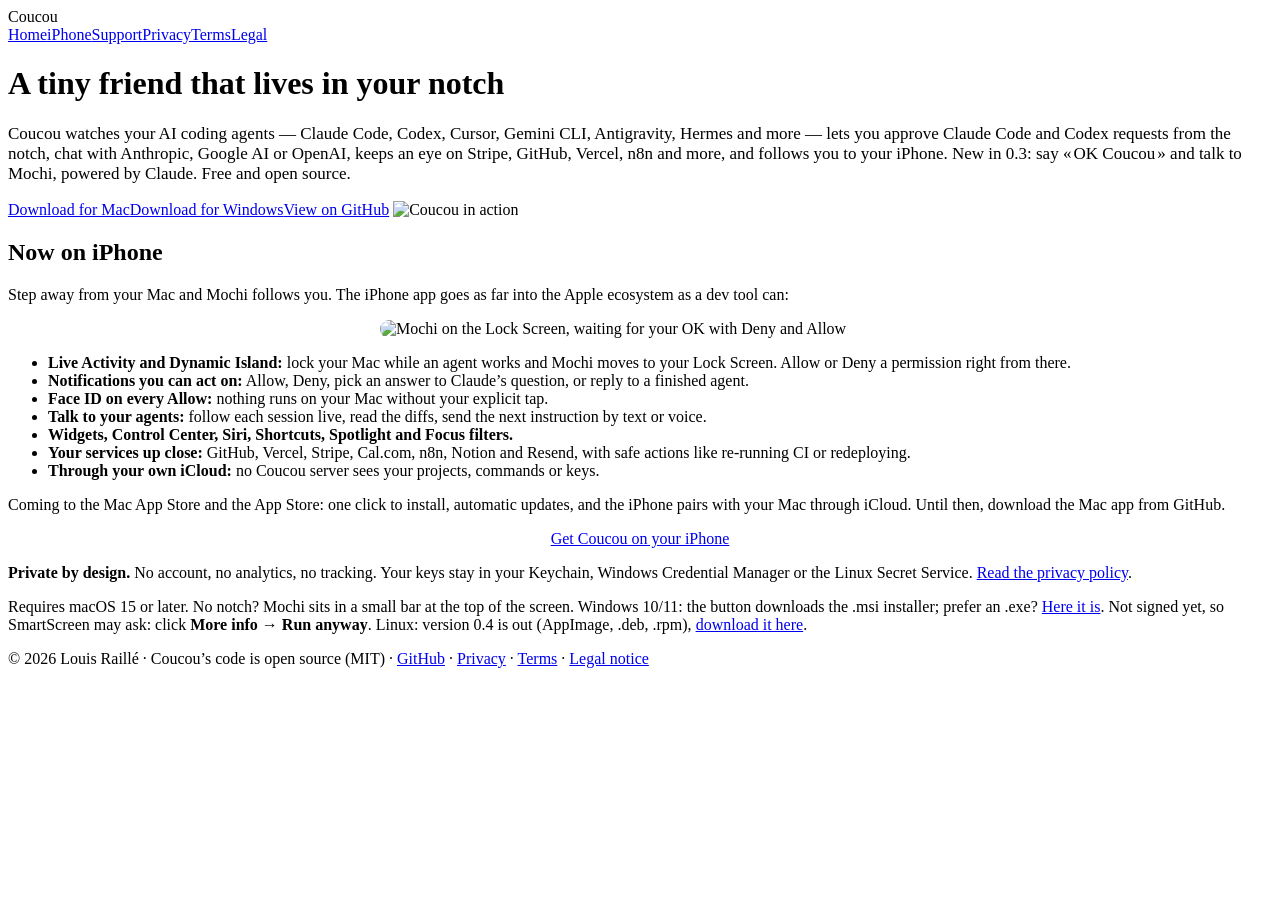
==== docs/index.html @ 0075e9e4 "Windows and Linux 0.4.0: CHANGELOG, README, versions The phone link for Coucou for Android (#500 by " ====
<!doctype html><html lang="en"><head><meta charset="utf-8"><meta name="viewport" content="width=device-width,initial-scale=1">
<title>A tiny friend in your notch — Coucou</title><link rel="icon" href="media/icon.png"><link rel="stylesheet" href="site.css"></head><body><div class="wrap">
<header><a href="index.html"><img src="media/icon.png" alt=""></a><span class="name">Coucou</span>
<nav><a href="index.html" class="on">Home</a><a href="iphone.html">iPhone</a><a href="support.html">Support</a><a href="privacy.html">Privacy</a><a href="terms.html">Terms</a><a href="legal.html">Legal</a></nav></header>
<div class="hero">
<h1>A tiny friend that lives in your notch</h1>
<p class="meta" style="font-size:17px">Coucou watches your AI coding agents — Claude Code, Codex, Cursor, Gemini CLI, Antigravity, Hermes and more — lets you approve Claude Code and Codex requests from the notch, chat with Anthropic, Google AI or OpenAI, keeps an eye on Stripe, GitHub, Vercel, n8n and more, and follows you to your iPhone. New in 0.3: say « OK Coucou » and talk to Mochi, powered by Claude. Free and open source.</p>
<a class="btn" href="https://github.com/Louis-CFM/coucou/releases/latest">Download for Mac</a><a class="btn" href="https://github.com/Louis-CFM/coucou/releases/download/windows-latest/Coucou-Windows.msi">Download for Windows</a><a class="btn ghost" href="https://github.com/Louis-CFM/coucou">View on GitHub</a>
<img class="demo" src="media/demo.gif" alt="Coucou in action">
</div>
<h2>Now on iPhone</h2>
<p>Step away from your Mac and Mochi follows you. The iPhone app goes as far into the Apple ecosystem as a dev tool can:</p>
<img src="media/iphone-live-activity.jpg" style="width:100%;max-width:520px;border-radius:14px;display:block;margin:16px auto" alt="Mochi on the Lock Screen, waiting for your OK with Deny and Allow">
<ul>
<li><b>Live Activity and Dynamic Island:</b> lock your Mac while an agent works and Mochi moves to your Lock Screen. Allow or Deny a permission right from there.</li>
<li><b>Notifications you can act on:</b> Allow, Deny, pick an answer to Claude’s question, or reply to a finished agent.</li>
<li><b>Face ID on every Allow:</b> nothing runs on your Mac without your explicit tap.</li>
<li><b>Talk to your agents:</b> follow each session live, read the diffs, send the next instruction by text or voice.</li>
<li><b>Widgets, Control Center, Siri, Shortcuts, Spotlight and Focus filters.</b></li>
<li><b>Your services up close:</b> GitHub, Vercel, Stripe, Cal.com, n8n, Notion and Resend, with safe actions like re-running CI or redeploying.</li>
<li><b>Through your own iCloud:</b> no Coucou server sees your projects, commands or keys.</li>
</ul>
<p class="meta">Coming to the Mac App Store and the App Store: one click to install, automatic updates, and the iPhone pairs with your Mac through iCloud. Until then, download the Mac app from GitHub.</p>
<p style="text-align:center"><a class="btn" href="iphone.html">Get Coucou on your iPhone</a></p>
<div class="card"><b>Private by design.</b> No account, no analytics, no tracking. Your keys stay in your Keychain, Windows Credential Manager or the Linux Secret Service. <a href="privacy.html">Read the privacy policy</a>.</div>
<p class="meta">Requires macOS 15 or later. No notch? Mochi sits in a small bar at the top of the screen. Windows 10/11: the button downloads the .msi installer; prefer an .exe? <a href="https://github.com/Louis-CFM/coucou/releases/download/windows-latest/Coucou-Windows-setup.exe">Here it is</a>. Not signed yet, so SmartScreen may ask: click <b>More info → Run anyway</b>. Linux: version 0.4 is out (AppImage, .deb, .rpm), <a href="https://github.com/Louis-CFM/coucou/releases/tag/linux-v0.4.0">download it here</a>.</p>
<footer>© 2026 Louis Raillé · Coucou’s code is open source (MIT) · <a href="https://github.com/Louis-CFM/coucou">GitHub</a> · <a href="privacy.html">Privacy</a> · <a href="terms.html">Terms</a> · <a href="legal.html">Legal notice</a></footer></div></body></html>
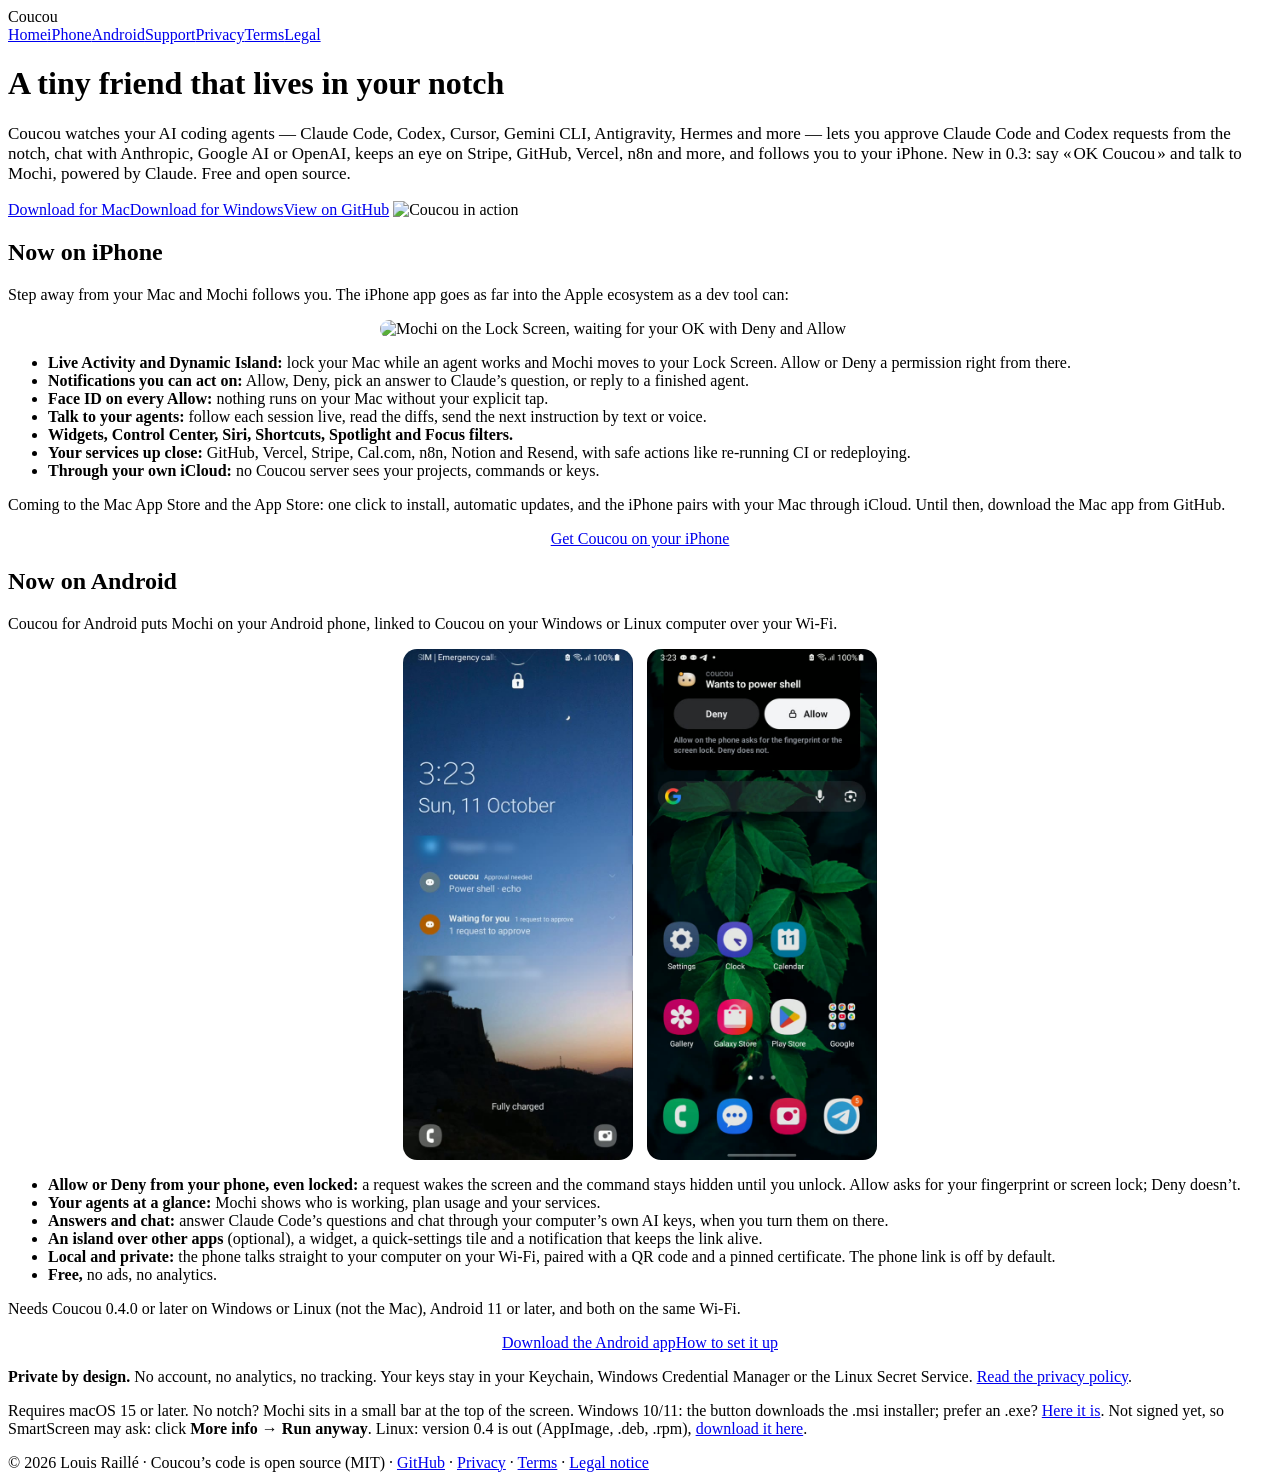
==== commit 023b4f67: "Site and README: Coucou for Android (page, section, screenshots) Adds docs/android.html in the style" ====
--- a/docs/index.html
+++ b/docs/index.html
@@ -1,7 +1,7 @@
 <!doctype html><html lang="en"><head><meta charset="utf-8"><meta name="viewport" content="width=device-width,initial-scale=1">
 <title>A tiny friend in your notch — Coucou</title><link rel="icon" href="media/icon.png"><link rel="stylesheet" href="site.css"></head><body><div class="wrap">
 <header><a href="index.html"><img src="media/icon.png" alt=""></a><span class="name">Coucou</span>
-<nav><a href="index.html" class="on">Home</a><a href="iphone.html">iPhone</a><a href="support.html">Support</a><a href="privacy.html">Privacy</a><a href="terms.html">Terms</a><a href="legal.html">Legal</a></nav></header>
+<nav><a href="index.html" class="on">Home</a><a href="iphone.html">iPhone</a><a href="android.html">Android</a><a href="support.html">Support</a><a href="privacy.html">Privacy</a><a href="terms.html">Terms</a><a href="legal.html">Legal</a></nav></header>
 <div class="hero">
 <h1>A tiny friend that lives in your notch</h1>
 <p class="meta" style="font-size:17px">Coucou watches your AI coding agents — Claude Code, Codex, Cursor, Gemini CLI, Antigravity, Hermes and more — lets you approve Claude Code and Codex requests from the notch, chat with Anthropic, Google AI or OpenAI, keeps an eye on Stripe, GitHub, Vercel, n8n and more, and follows you to your iPhone. New in 0.3: say « OK Coucou » and talk to Mochi, powered by Claude. Free and open source.</p>
@@ -22,6 +22,22 @@
 </ul>
 <p class="meta">Coming to the Mac App Store and the App Store: one click to install, automatic updates, and the iPhone pairs with your Mac through iCloud. Until then, download the Mac app from GitHub.</p>
 <p style="text-align:center"><a class="btn" href="iphone.html">Get Coucou on your iPhone</a></p>
+<h2>Now on Android</h2>
+<p>Coucou for Android puts Mochi on your Android phone, linked to Coucou on your Windows or Linux computer over your Wi-Fi.</p>
+<div style="display:flex;gap:14px;justify-content:center;flex-wrap:wrap;margin:16px 0">
+<img src="media/android-lock-alert.jpg" style="width:100%;max-width:230px;border-radius:14px" alt="The Android lock screen: Coucou says Approval needed, and the command stays hidden">
+<img src="media/android-allow-deny.jpg" style="width:100%;max-width:230px;border-radius:14px" alt="A notification from Mochi with Deny and Allow buttons">
+</div>
+<ul>
+<li><b>Allow or Deny from your phone, even locked:</b> a request wakes the screen and the command stays hidden until you unlock. Allow asks for your fingerprint or screen lock; Deny doesn’t.</li>
+<li><b>Your agents at a glance:</b> Mochi shows who is working, plan usage and your services.</li>
+<li><b>Answers and chat:</b> answer Claude Code’s questions and chat through your computer’s own AI keys, when you turn them on there.</li>
+<li><b>An island over other apps</b> (optional), a widget, a quick-settings tile and a notification that keeps the link alive.</li>
+<li><b>Local and private:</b> the phone talks straight to your computer on your Wi-Fi, paired with a QR code and a pinned certificate. The phone link is off by default.</li>
+<li><b>Free,</b> no ads, no analytics.</li>
+</ul>
+<p class="meta">Needs Coucou 0.4.0 or later on Windows or Linux (not the Mac), Android 11 or later, and both on the same Wi-Fi.</p>
+<p style="text-align:center"><a class="btn" href="https://github.com/Louis-CFM/coucou/releases/tag/android-v0.1.0">Download the Android app</a><a class="btn ghost" href="android.html">How to set it up</a></p>
 <div class="card"><b>Private by design.</b> No account, no analytics, no tracking. Your keys stay in your Keychain, Windows Credential Manager or the Linux Secret Service. <a href="privacy.html">Read the privacy policy</a>.</div>
 <p class="meta">Requires macOS 15 or later. No notch? Mochi sits in a small bar at the top of the screen. Windows 10/11: the button downloads the .msi installer; prefer an .exe? <a href="https://github.com/Louis-CFM/coucou/releases/download/windows-latest/Coucou-Windows-setup.exe">Here it is</a>. Not signed yet, so SmartScreen may ask: click <b>More info → Run anyway</b>. Linux: version 0.4 is out (AppImage, .deb, .rpm), <a href="https://github.com/Louis-CFM/coucou/releases/tag/linux-v0.4.0">download it here</a>.</p>
 <footer>© 2026 Louis Raillé · Coucou’s code is open source (MIT) · <a href="https://github.com/Louis-CFM/coucou">GitHub</a> · <a href="privacy.html">Privacy</a> · <a href="terms.html">Terms</a> · <a href="legal.html">Legal notice</a></footer></div></body></html>
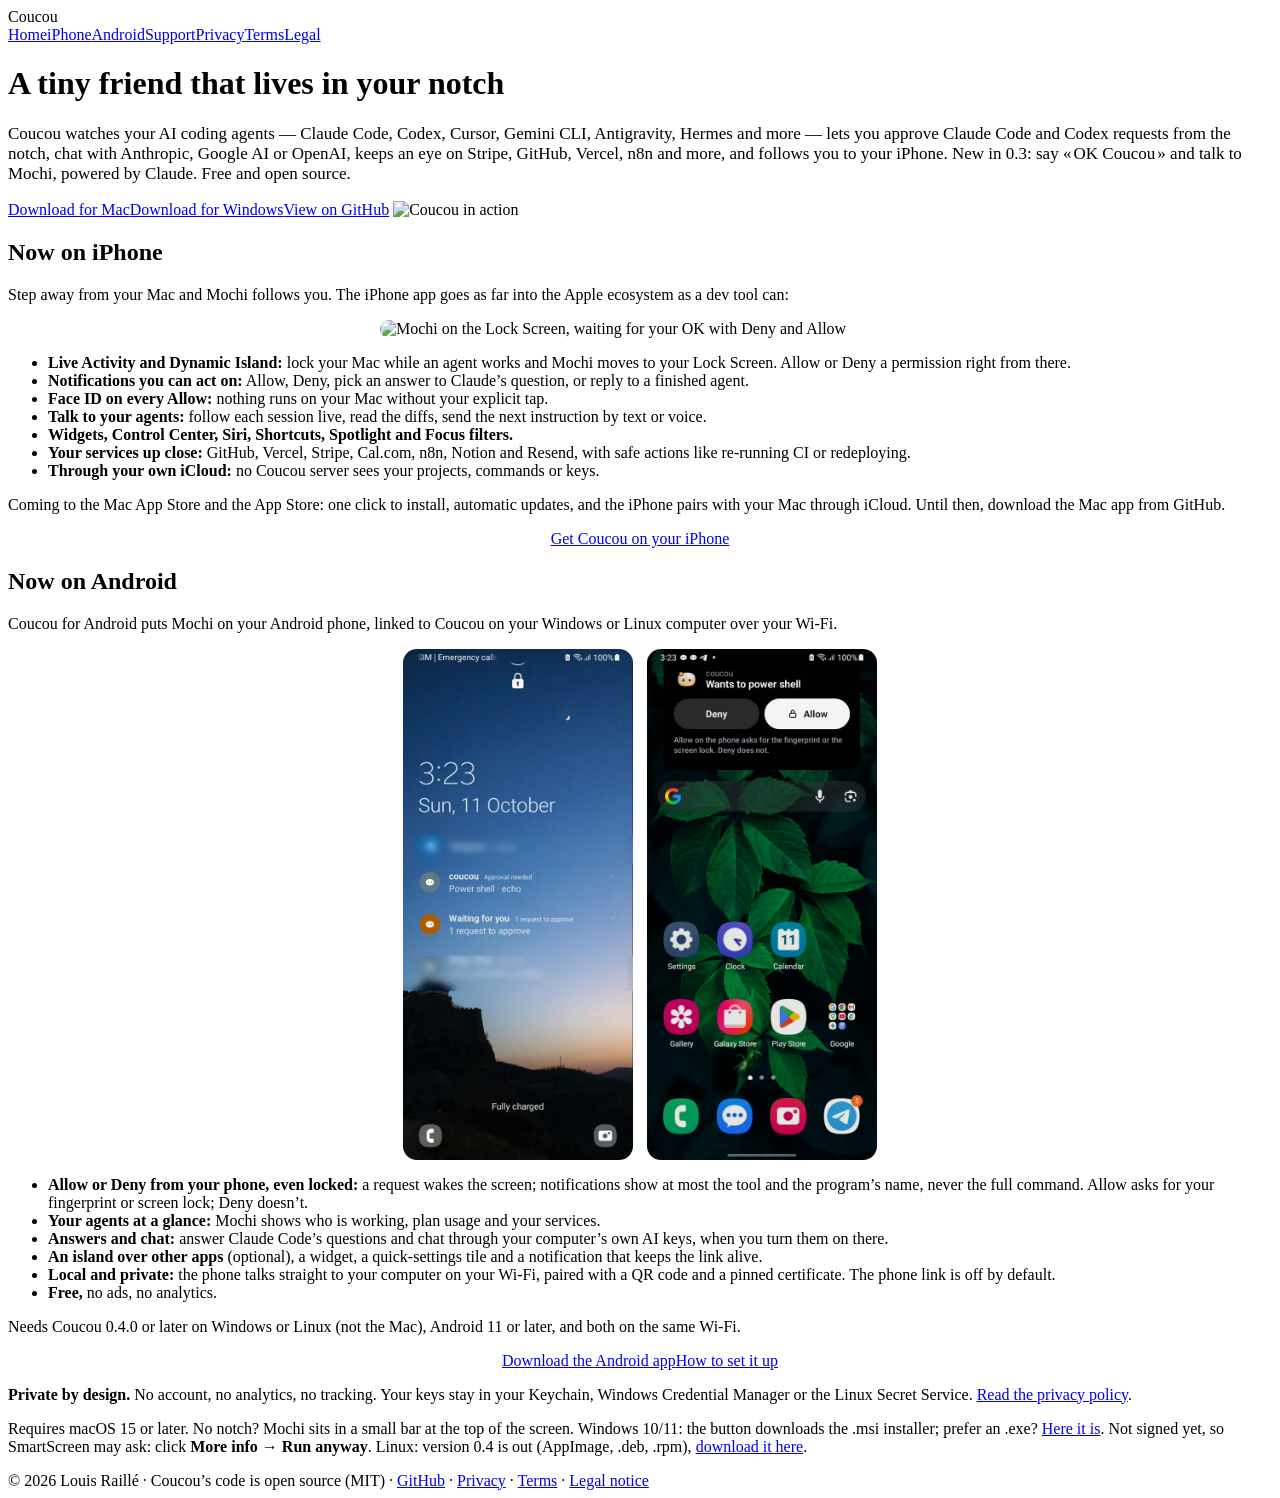
==== commit 12226e67: "Privacy policy: the Android app; exact wording for lock-screen notifications - privacy.html (English" ====
--- a/docs/index.html
+++ b/docs/index.html
@@ -25,11 +25,11 @@
 <h2>Now on Android</h2>
 <p>Coucou for Android puts Mochi on your Android phone, linked to Coucou on your Windows or Linux computer over your Wi-Fi.</p>
 <div style="display:flex;gap:14px;justify-content:center;flex-wrap:wrap;margin:16px 0">
-<img src="media/android-lock-alert.jpg" style="width:100%;max-width:230px;border-radius:14px" alt="The Android lock screen: Coucou says Approval needed, and the command stays hidden">
+<img src="media/android-lock-alert.jpg" style="width:100%;max-width:230px;border-radius:14px" alt="The Android lock screen: Coucou says Approval needed, with only the tool and the program’s name">
 <img src="media/android-allow-deny.jpg" style="width:100%;max-width:230px;border-radius:14px" alt="A notification from Mochi with Deny and Allow buttons">
 </div>
 <ul>
-<li><b>Allow or Deny from your phone, even locked:</b> a request wakes the screen and the command stays hidden until you unlock. Allow asks for your fingerprint or screen lock; Deny doesn’t.</li>
+<li><b>Allow or Deny from your phone, even locked:</b> a request wakes the screen; notifications show at most the tool and the program’s name, never the full command. Allow asks for your fingerprint or screen lock; Deny doesn’t.</li>
 <li><b>Your agents at a glance:</b> Mochi shows who is working, plan usage and your services.</li>
 <li><b>Answers and chat:</b> answer Claude Code’s questions and chat through your computer’s own AI keys, when you turn them on there.</li>
 <li><b>An island over other apps</b> (optional), a widget, a quick-settings tile and a notification that keeps the link alive.</li>
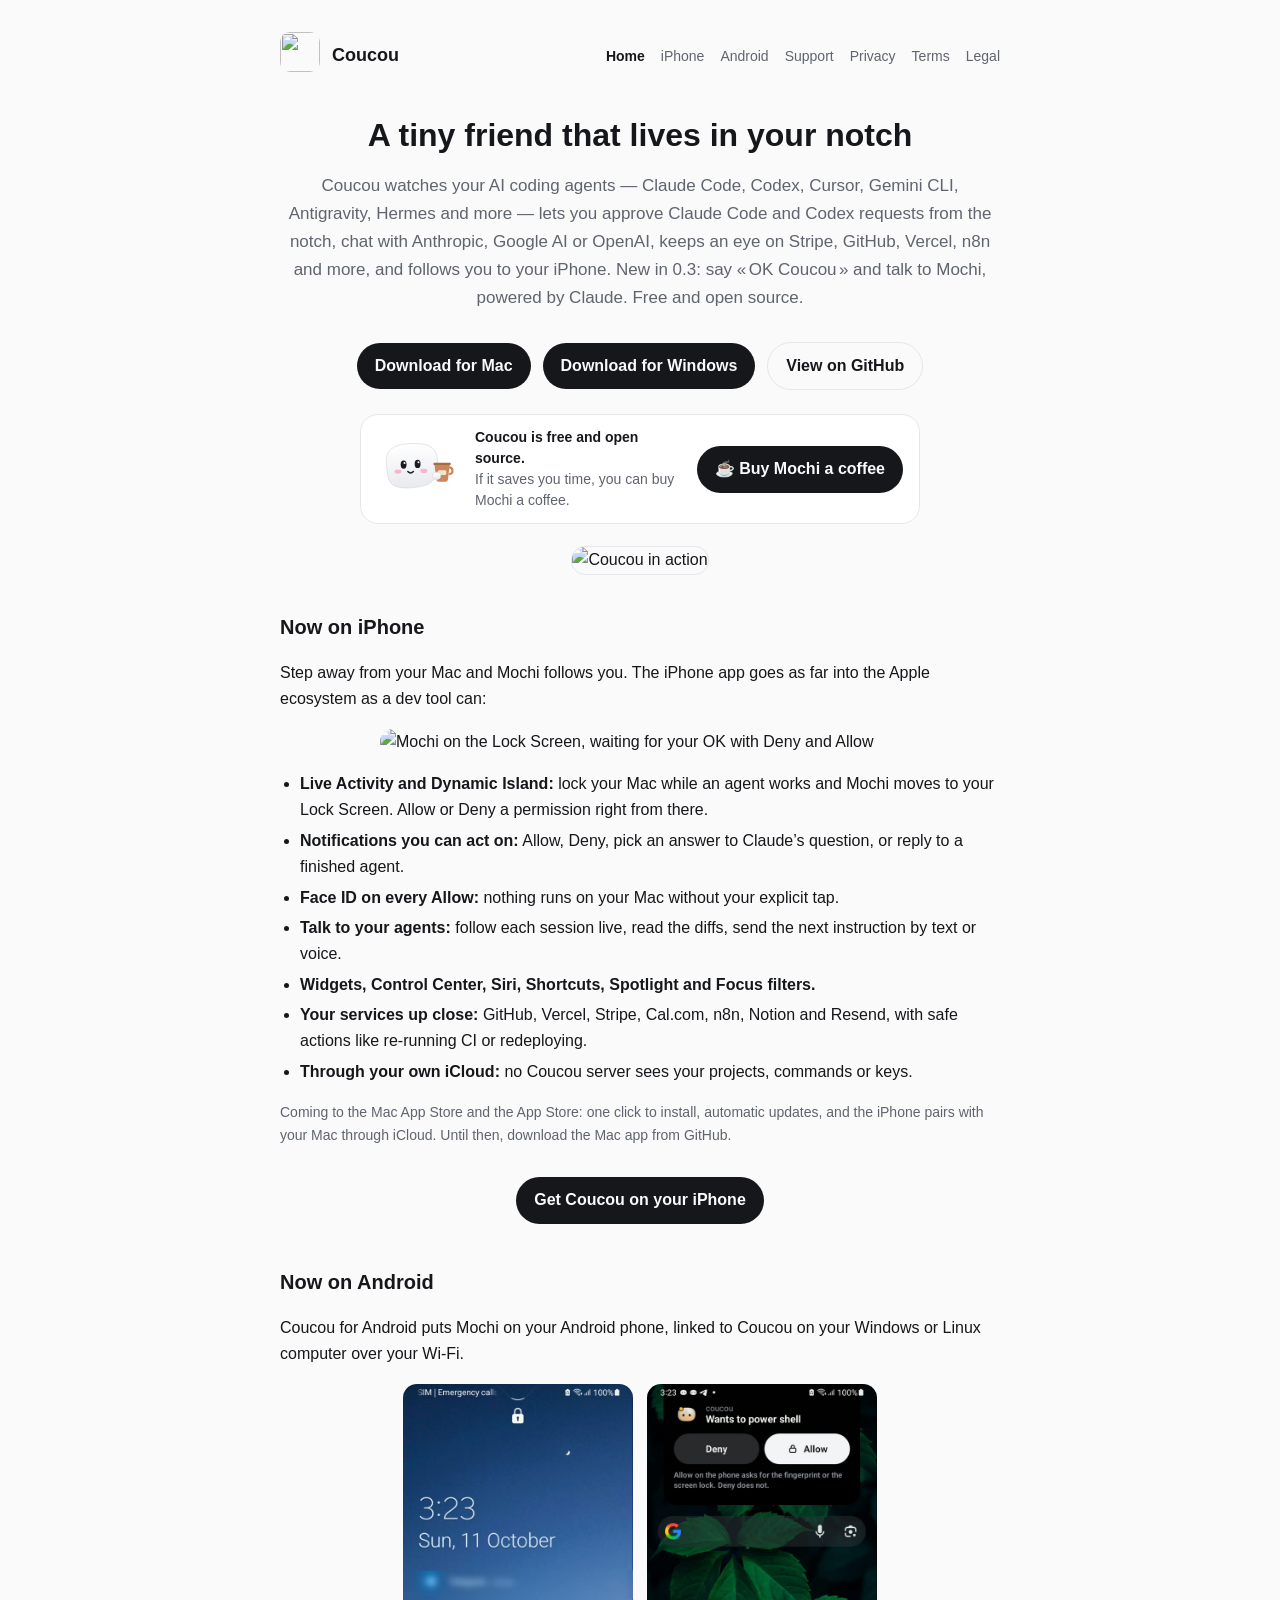
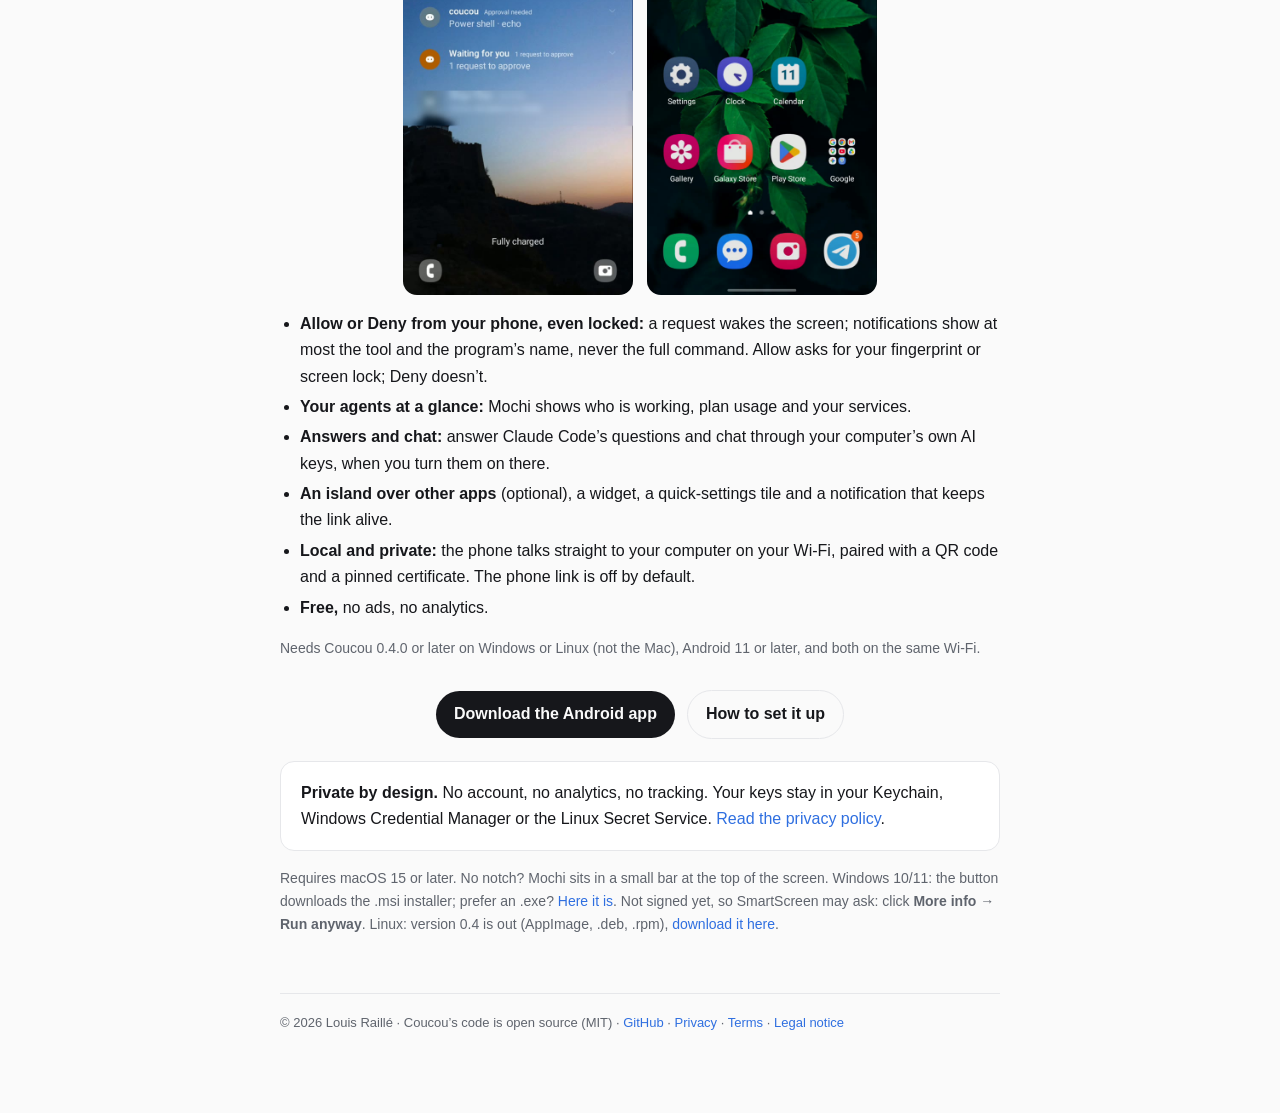
==== commit 0f984f7c: "Site: buy Mochi a coffee, next to the downloads A small card under the download buttons with a Strip" ====
--- a/docs/index.html
+++ b/docs/index.html
@@ -6,6 +6,21 @@
 <h1>A tiny friend that lives in your notch</h1>
 <p class="meta" style="font-size:17px">Coucou watches your AI coding agents — Claude Code, Codex, Cursor, Gemini CLI, Antigravity, Hermes and more — lets you approve Claude Code and Codex requests from the notch, chat with Anthropic, Google AI or OpenAI, keeps an eye on Stripe, GitHub, Vercel, n8n and more, and follows you to your iPhone. New in 0.3: say « OK Coucou » and talk to Mochi, powered by Claude. Free and open source.</p>
 <a class="btn" href="https://github.com/Louis-CFM/coucou/releases/latest">Download for Mac</a><a class="btn" href="https://github.com/Louis-CFM/coucou/releases/download/windows-latest/Coucou-Windows.msi">Download for Windows</a><a class="btn ghost" href="https://github.com/Louis-CFM/coucou">View on GitHub</a>
+<div class="tip">
+<svg class="tip-mochi" viewBox="0 0 120 104" width="84" height="73" aria-hidden="true">
+<defs><linearGradient id="mochiBody" x1="0" y1="0" x2="0" y2="1"><stop offset="0" stop-color="#ffffff"/><stop offset="1" stop-color="#e9eaee"/></linearGradient></defs>
+<g class="steam" fill="none" stroke="var(--dim)" stroke-width="2.4" stroke-linecap="round"><path d="M93 30c-3-4 3-7 0-11"/><path d="M101 32c-3-4 3-7 0-11"/></g>
+<path d="M14 40c0-17 9-25 34-25s38 6 39 23c1 18-4 35-20 38-18 3-37 3-46-4C14 66 14 54 14 40z" fill="url(#mochiBody)" stroke="#d9dbe0" stroke-width="1" transform="rotate(-4 50 50)"/>
+<ellipse cx="38" cy="45" rx="4.2" ry="6" fill="#1b1c20"/><ellipse cx="58" cy="44" rx="4.2" ry="6" fill="#1b1c20"/>
+<circle cx="39.3" cy="42.6" r="1.4" fill="#fff"/><circle cx="59.3" cy="41.6" r="1.4" fill="#fff"/>
+<ellipse cx="30" cy="55" rx="5" ry="3" fill="#f6a8be" opacity=".8"/><ellipse cx="67" cy="54" rx="5" ry="3" fill="#f6a8be" opacity=".8"/>
+<path d="M44 55q4 4 8 0" fill="none" stroke="#1b1c20" stroke-width="2" stroke-linecap="round"/>
+<g transform="translate(82 40)"><path d="M0 4h22l-2.5 22a4 4 0 0 1-4 3.6H6.5a4 4 0 0 1-4-3.6z" fill="#c9875a"/><path d="M0 4h22" stroke="#a96a40" stroke-width="3" stroke-linecap="round"/><path d="M21 9c6 0 7 9 0 10" fill="none" stroke="#c9875a" stroke-width="3"/><rect x="5" y="13" width="12" height="7" rx="2" fill="#f3e3d3"/></g>
+<ellipse cx="85" cy="61" rx="6" ry="5.2" fill="url(#mochiBody)" stroke="#d9dbe0"/>
+</svg>
+<div class="tip-text"><b>Coucou is free and open source.</b><br>If it saves you time, you can buy Mochi a coffee.</div>
+<a class="btn tip-btn" href="https://buy.stripe.com/dRm6oGbfa7Kqcqs0hxes003" target="_blank" rel="noopener">☕ Buy Mochi a coffee</a>
+</div>
 <img class="demo" src="media/demo.gif" alt="Coucou in action">
 </div>
 <h2>Now on iPhone</h2>
--- a/docs/site.css
+++ b/docs/site.css
@@ -0,0 +1,36 @@
+:root{--bg:#0e0f12;--card:#16171b;--ink:#f3f4f6;--dim:#a1a6b0;--line:#26282e;--accent:#8ab4ff}
+@media (prefers-color-scheme: light){:root{--bg:#fafafa;--card:#fff;--ink:#16171b;--dim:#5f646d;--line:#e6e7ea;--accent:#2f6fe0}}
+*{box-sizing:border-box}html{-webkit-text-size-adjust:100%}
+body{margin:0;background:var(--bg);color:var(--ink);font:16px/1.65 -apple-system,BlinkMacSystemFont,"SF Pro Text","Inter","Segoe UI",sans-serif}
+a{color:var(--accent);text-decoration:none}a:hover{text-decoration:underline}
+.wrap{max-width:760px;margin:0 auto;padding:32px 20px 80px}
+header{display:flex;align-items:center;gap:12px;margin-bottom:36px;flex-wrap:wrap}
+header img{width:40px;height:40px;border-radius:10px}
+header .name{font-weight:700;font-size:18px}
+nav{margin-left:auto;display:flex;gap:16px;flex-wrap:wrap;font-size:14px}
+nav a{color:var(--dim)}nav a.on{color:var(--ink);font-weight:600}
+h1{font-size:32px;line-height:1.2;margin:0 0 6px}
+h2{font-size:20px;margin:36px 0 8px}
+h3{font-size:16px;margin:22px 0 4px}
+.meta{color:var(--dim);font-size:14px;margin-bottom:24px}
+.lang{display:inline-flex;border:1px solid var(--line);border-radius:999px;overflow:hidden;font-size:13px;margin-bottom:20px}
+.lang a{padding:4px 12px;color:var(--dim)}.lang a:first-child{border-right:1px solid var(--line)}
+.card{background:var(--card);border:1px solid var(--line);border-radius:14px;padding:18px 20px;margin:16px 0}
+ul{padding-left:20px}li{margin:4px 0}
+table{width:100%;border-collapse:collapse;font-size:15px;margin:10px 0}
+td,th{border-bottom:1px solid var(--line);padding:8px 6px;text-align:left;vertical-align:top}
+th{color:var(--dim);font-weight:600}
+code{background:var(--card);border:1px solid var(--line);border-radius:6px;padding:1px 6px;font-size:14px;word-break:break-all}
+hr{border:0;border-top:1px solid var(--line);margin:56px 0 32px}
+footer{color:var(--dim);font-size:13px;margin-top:56px;border-top:1px solid var(--line);padding-top:18px}
+.hero{text-align:center;margin:10px 0 30px}.hero img.demo{width:100%;border-radius:14px;border:1px solid var(--line);margin-top:22px}
+.btn{display:inline-block;background:var(--ink);color:var(--bg);padding:10px 18px;border-radius:999px;font-weight:600;margin:6px}
+.btn.ghost{background:transparent;color:var(--ink);border:1px solid var(--line)}
+@media (max-width:560px){h1{font-size:26px}nav{margin-left:0;width:100%}}
+.tip{display:flex;align-items:center;gap:14px;max-width:560px;margin:18px auto 0;padding:12px 16px;background:var(--card);border:1px solid var(--line);border-radius:18px;text-align:left}
+.tip-mochi{flex:none}.tip-mochi .steam path{animation:steam 2.6s ease-in-out infinite;opacity:.0}.tip-mochi .steam path+path{animation-delay:1.3s}
+@keyframes steam{0%{opacity:0;transform:translateY(4px)}40%{opacity:.7}100%{opacity:0;transform:translateY(-6px)}}
+.tip-text{flex:1;font-size:14px;color:var(--dim);line-height:1.5}.tip-text b{color:var(--ink)}
+.tip-btn{margin:0;white-space:nowrap}
+@media (max-width:560px){.tip{flex-wrap:wrap;justify-content:center;text-align:center}.tip-text{flex-basis:100%}}
+@media (prefers-reduced-motion:reduce){.tip-mochi .steam path{animation:none;opacity:.6}}
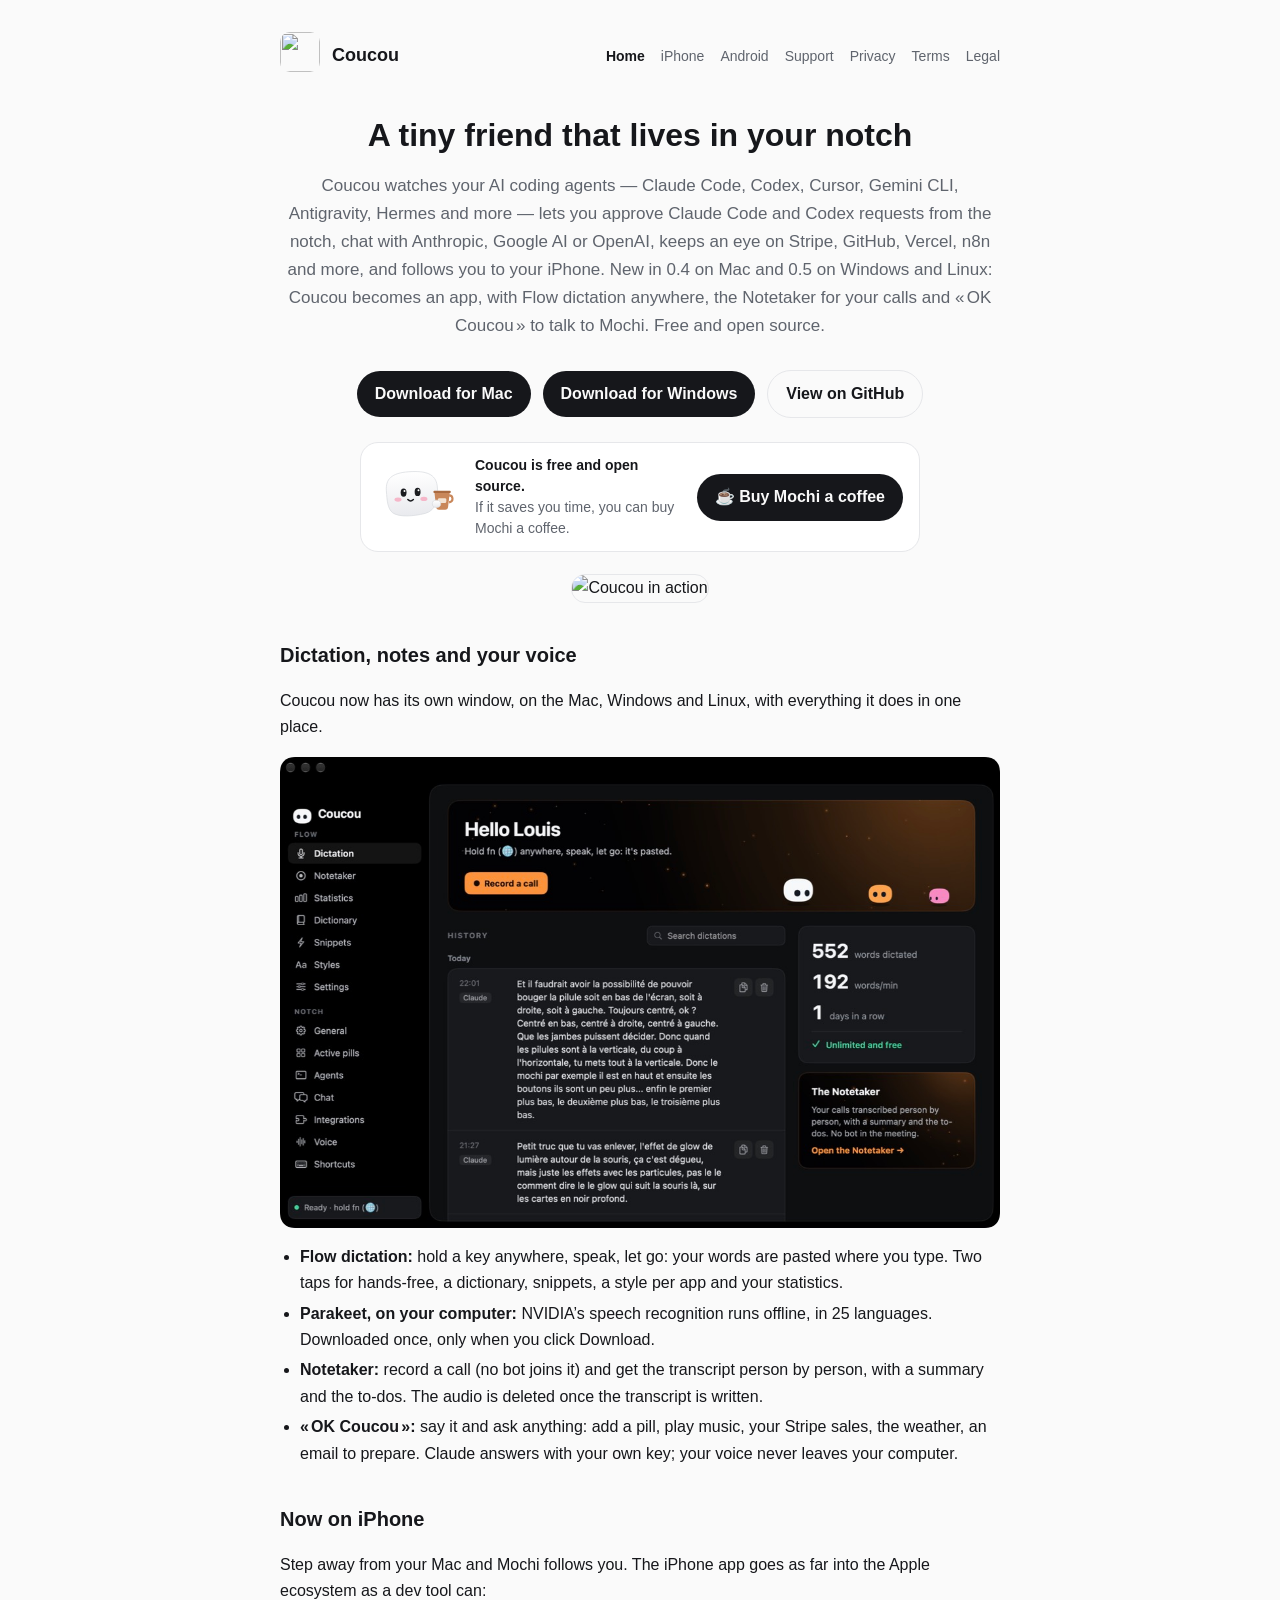
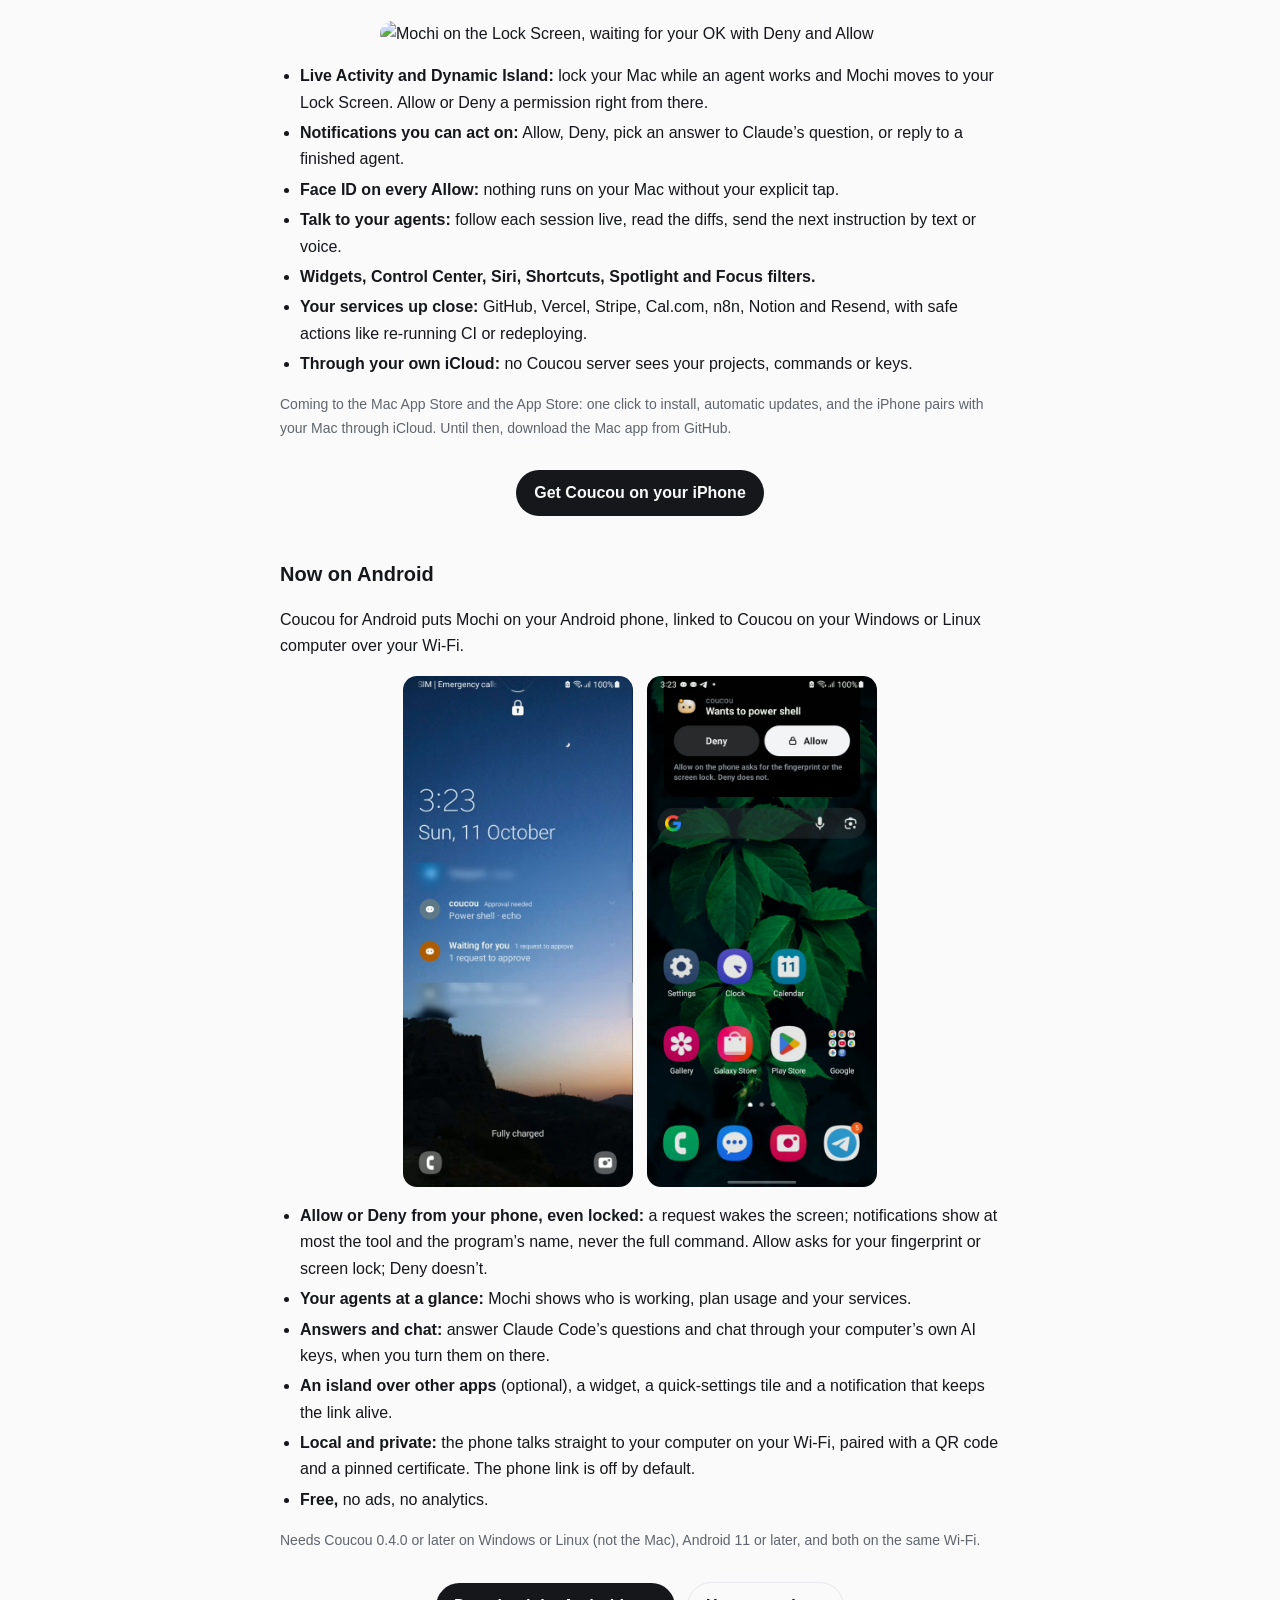
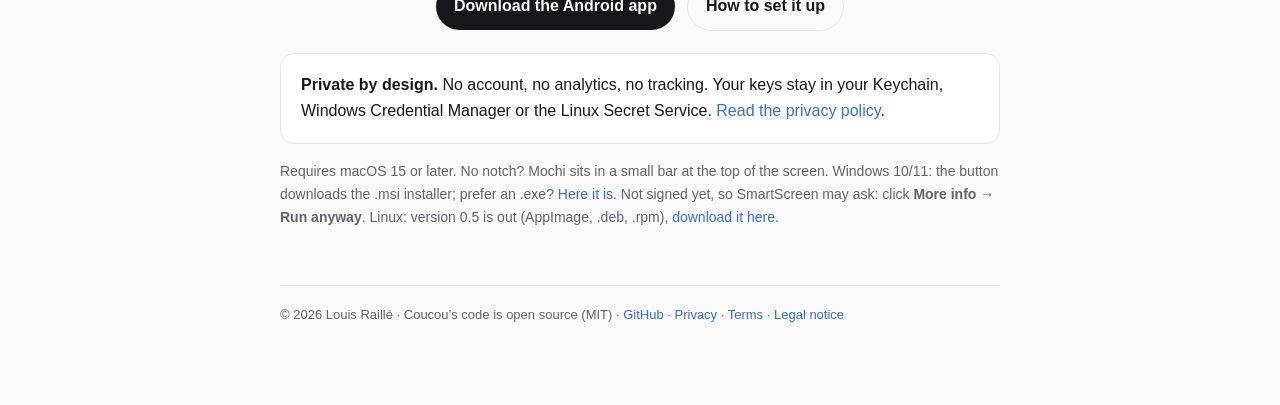
==== commit 12a5885f: "Site: Flow, the Notetaker and « OK Coucou » on every computer; 0.5.0 links The home page presents th" ====
--- a/docs/index.html
+++ b/docs/index.html
@@ -4,7 +4,7 @@
 <nav><a href="index.html" class="on">Home</a><a href="iphone.html">iPhone</a><a href="android.html">Android</a><a href="support.html">Support</a><a href="privacy.html">Privacy</a><a href="terms.html">Terms</a><a href="legal.html">Legal</a></nav></header>
 <div class="hero">
 <h1>A tiny friend that lives in your notch</h1>
-<p class="meta" style="font-size:17px">Coucou watches your AI coding agents — Claude Code, Codex, Cursor, Gemini CLI, Antigravity, Hermes and more — lets you approve Claude Code and Codex requests from the notch, chat with Anthropic, Google AI or OpenAI, keeps an eye on Stripe, GitHub, Vercel, n8n and more, and follows you to your iPhone. New in 0.3: say « OK Coucou » and talk to Mochi, powered by Claude. Free and open source.</p>
+<p class="meta" style="font-size:17px">Coucou watches your AI coding agents — Claude Code, Codex, Cursor, Gemini CLI, Antigravity, Hermes and more — lets you approve Claude Code and Codex requests from the notch, chat with Anthropic, Google AI or OpenAI, keeps an eye on Stripe, GitHub, Vercel, n8n and more, and follows you to your iPhone. New in 0.4 on Mac and 0.5 on Windows and Linux: Coucou becomes an app, with Flow dictation anywhere, the Notetaker for your calls and « OK Coucou » to talk to Mochi. Free and open source.</p>
 <a class="btn" href="https://github.com/Louis-CFM/coucou/releases/latest">Download for Mac</a><a class="btn" href="https://github.com/Louis-CFM/coucou/releases/download/windows-latest/Coucou-Windows.msi">Download for Windows</a><a class="btn ghost" href="https://github.com/Louis-CFM/coucou">View on GitHub</a>
 <div class="tip">
 <svg class="tip-mochi" viewBox="0 0 120 104" width="84" height="73" aria-hidden="true">
@@ -23,6 +23,15 @@
 </div>
 <img class="demo" src="media/demo.gif" alt="Coucou in action">
 </div>
+<h2>Dictation, notes and your voice</h2>
+<p>Coucou now has its own window, on the Mac, Windows and Linux, with everything it does in one place.</p>
+<img src="media/hub-dictation.png" style="width:100%;max-width:720px;border-radius:14px;display:block;margin:16px auto" alt="The Coucou window: dictation history, words dictated and the Notetaker">
+<ul>
+<li><b>Flow dictation:</b> hold a key anywhere, speak, let go: your words are pasted where you type. Two taps for hands-free, a dictionary, snippets, a style per app and your statistics.</li>
+<li><b>Parakeet, on your computer:</b> NVIDIA’s speech recognition runs offline, in 25 languages. Downloaded once, only when you click Download.</li>
+<li><b>Notetaker:</b> record a call (no bot joins it) and get the transcript person by person, with a summary and the to-dos. The audio is deleted once the transcript is written.</li>
+<li><b>« OK Coucou »:</b> say it and ask anything: add a pill, play music, your Stripe sales, the weather, an email to prepare. Claude answers with your own key; your voice never leaves your computer.</li>
+</ul>
 <h2>Now on iPhone</h2>
 <p>Step away from your Mac and Mochi follows you. The iPhone app goes as far into the Apple ecosystem as a dev tool can:</p>
 <img src="media/iphone-live-activity.jpg" style="width:100%;max-width:520px;border-radius:14px;display:block;margin:16px auto" alt="Mochi on the Lock Screen, waiting for your OK with Deny and Allow">
@@ -52,7 +61,7 @@
 <li><b>Free,</b> no ads, no analytics.</li>
 </ul>
 <p class="meta">Needs Coucou 0.4.0 or later on Windows or Linux (not the Mac), Android 11 or later, and both on the same Wi-Fi.</p>
-<p style="text-align:center"><a class="btn" href="https://github.com/Louis-CFM/coucou/releases/tag/android-v0.1.0">Download the Android app</a><a class="btn ghost" href="android.html">How to set it up</a></p>
+<p style="text-align:center"><a class="btn" href="https://github.com/Louis-CFM/coucou/releases/tag/android-v0.2.0">Download the Android app</a><a class="btn ghost" href="android.html">How to set it up</a></p>
 <div class="card"><b>Private by design.</b> No account, no analytics, no tracking. Your keys stay in your Keychain, Windows Credential Manager or the Linux Secret Service. <a href="privacy.html">Read the privacy policy</a>.</div>
-<p class="meta">Requires macOS 15 or later. No notch? Mochi sits in a small bar at the top of the screen. Windows 10/11: the button downloads the .msi installer; prefer an .exe? <a href="https://github.com/Louis-CFM/coucou/releases/download/windows-latest/Coucou-Windows-setup.exe">Here it is</a>. Not signed yet, so SmartScreen may ask: click <b>More info → Run anyway</b>. Linux: version 0.4 is out (AppImage, .deb, .rpm), <a href="https://github.com/Louis-CFM/coucou/releases/tag/linux-v0.4.0">download it here</a>.</p>
+<p class="meta">Requires macOS 15 or later. No notch? Mochi sits in a small bar at the top of the screen. Windows 10/11: the button downloads the .msi installer; prefer an .exe? <a href="https://github.com/Louis-CFM/coucou/releases/download/windows-latest/Coucou-Windows-setup.exe">Here it is</a>. Not signed yet, so SmartScreen may ask: click <b>More info → Run anyway</b>. Linux: version 0.5 is out (AppImage, .deb, .rpm), <a href="https://github.com/Louis-CFM/coucou/releases/tag/linux-v0.5.0">download it here</a>.</p>
 <footer>© 2026 Louis Raillé · Coucou’s code is open source (MIT) · <a href="https://github.com/Louis-CFM/coucou">GitHub</a> · <a href="privacy.html">Privacy</a> · <a href="terms.html">Terms</a> · <a href="legal.html">Legal notice</a></footer></div></body></html>
